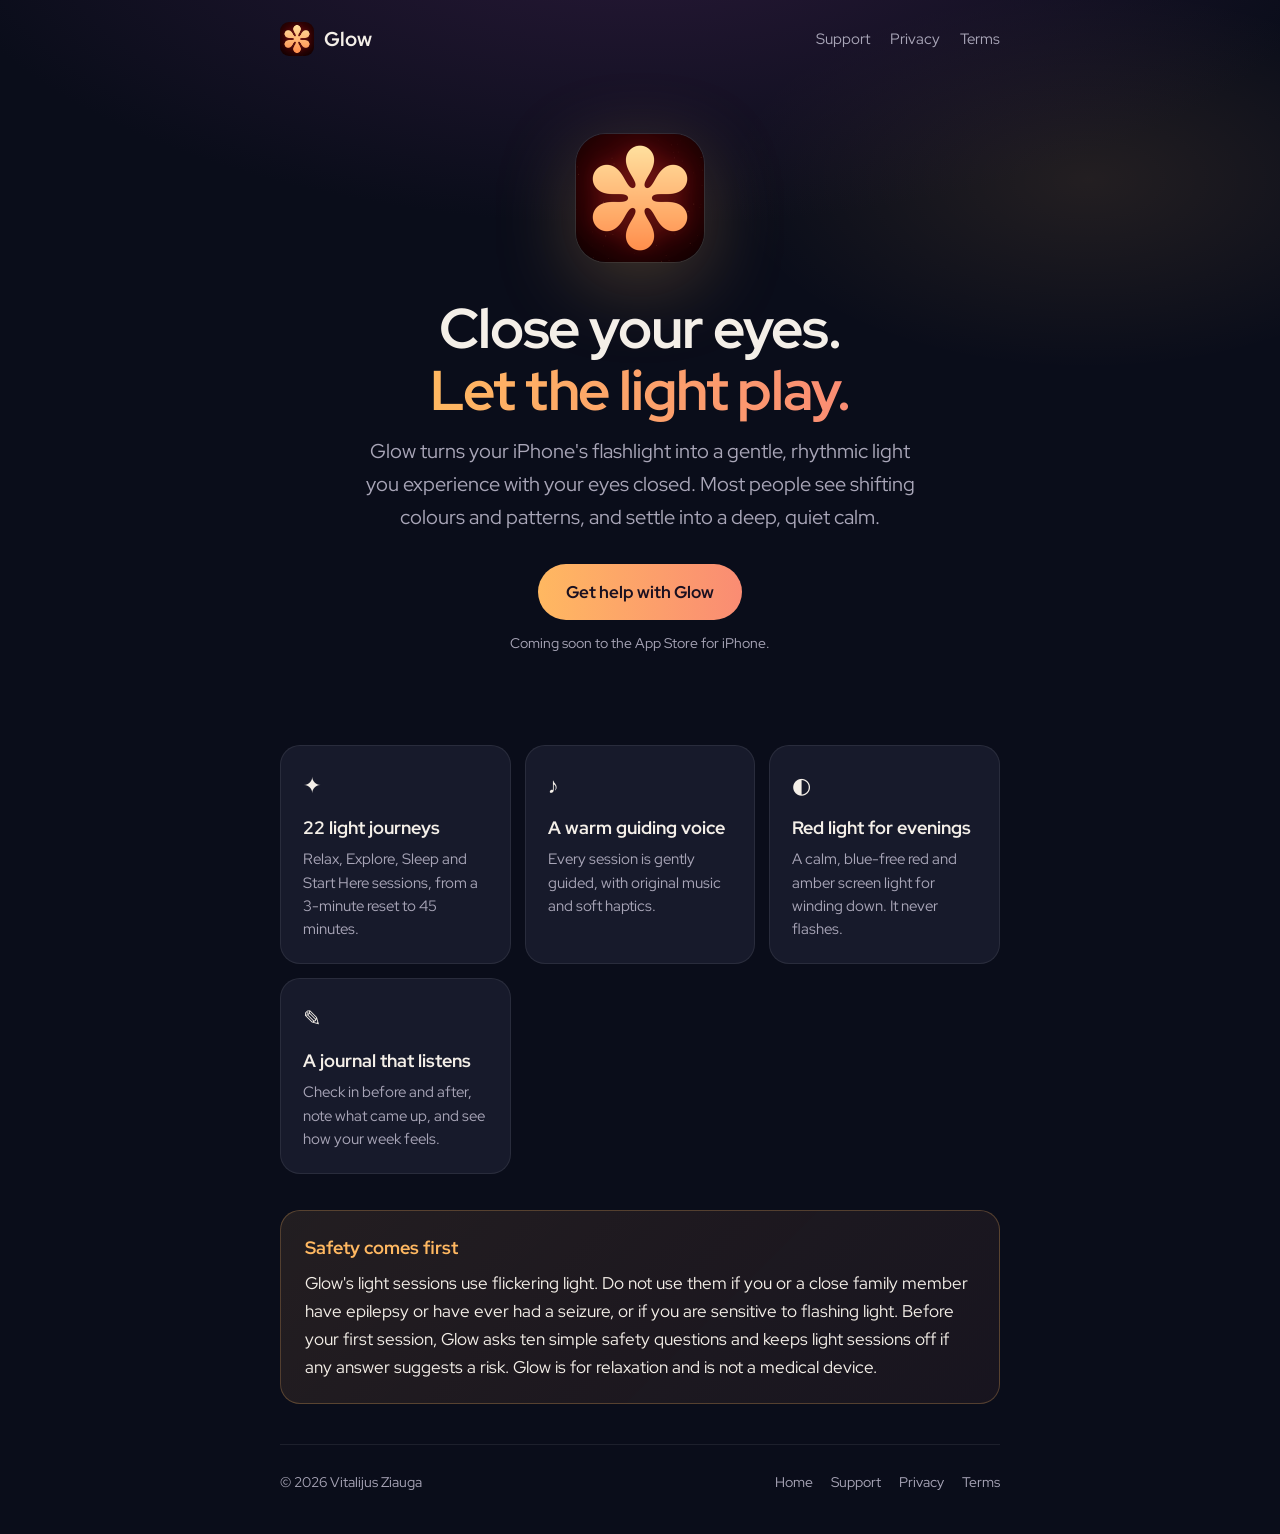
==== index.html @ 73156336 "Glow website" ====
<!doctype html>
<html lang="en">
<head>
<meta charset="utf-8">
<meta name="viewport" content="width=device-width, initial-scale=1">
<title>Glow: Light Meditation & Sleep</title>
<meta name="description" content="Close your eyes and let the light play. Glow is a guided flicker-light meditation app for iPhone, with music, gentle haptics and careful safety screening.">
<link rel="icon" href="favicon.png">
<link rel="apple-touch-icon" href="icon.png">
<link rel="preconnect" href="https://fonts.googleapis.com">
<link rel="preconnect" href="https://fonts.gstatic.com" crossorigin>
<link href="https://fonts.googleapis.com/css2?family=Red+Hat+Display:wght@400;500;600;700&display=swap" rel="stylesheet">
<link rel="stylesheet" href="style.css">
</head>
<body>
<div class="wrap">
<header class="site">
  <a class="brand" href="index.html"><img src="icon.png" alt=""><span>Glow</span></a>
  <nav class="site"><a href="support.html">Support</a><a href="privacy.html">Privacy</a><a href="terms.html">Terms</a></nav>
</header>
<section class="hero">
  <img class="icon" src="icon.png" alt="Glow app icon">
  <h1>Close your eyes.<br><span class="glow-text">Let the light play.</span></h1>
  <p class="lead">Glow turns your iPhone's flashlight into a gentle, rhythmic light you experience with your eyes closed. Most people see shifting colours and patterns, and settle into a deep, quiet calm.</p>
  <a class="button" href="support.html">Get help with Glow</a>
  <p class="note">Coming soon to the App Store for iPhone.</p>
</section>

<div class="grid">
  <div class="card"><span class="sym">✦</span><h3>22 light journeys</h3><p>Relax, Explore, Sleep and Start Here sessions, from a 3-minute reset to 45 minutes.</p></div>
  <div class="card"><span class="sym">♪</span><h3>A warm guiding voice</h3><p>Every session is gently guided, with original music and soft haptics.</p></div>
  <div class="card"><span class="sym">◐</span><h3>Red light for evenings</h3><p>A calm, blue-free red and amber screen light for winding down. It never flashes.</p></div>
  <div class="card"><span class="sym">✎</span><h3>A journal that listens</h3><p>Check in before and after, note what came up, and see how your week feels.</p></div>
</div>

<div class="callout">
  <h3>Safety comes first</h3>
  <p>Glow's light sessions use flickering light. Do not use them if you or a close family member have epilepsy or have ever had a seizure, or if you are sensitive to flashing light. Before your first session, Glow asks ten simple safety questions and keeps light sessions off if any answer suggests a risk. Glow is for relaxation and is not a medical device.</p>
</div>

<footer class="site">
  <span>© 2026 Vitalijus Ziauga</span>
  <nav><a href="index.html">Home</a><a href="support.html">Support</a><a href="privacy.html">Privacy</a><a href="terms.html">Terms</a></nav>
</footer>
</div>
</body>
</html>
---- style.css ----
:root {
  --bg: #0a0d1a;
  --plum: #291938;
  --surface: #171a2b;
  --raised: #21243a;
  --text: #f4efe8;
  --muted: #a9a6b8;
  --accent: #ffb861;
  --accent-soft: #fa8c73;
  --line: rgba(255, 255, 255, 0.08);
}

* { box-sizing: border-box; }

html { -webkit-text-size-adjust: 100%; }

body {
  margin: 0;
  font-family: "Red Hat Display", -apple-system, BlinkMacSystemFont, "Segoe UI", sans-serif;
  font-size: 17px;
  line-height: 1.65;
  color: var(--text);
  background: var(--bg);
  background-image:
    radial-gradient(ellipse 80% 50% at 50% -10%, var(--plum) 0%, transparent 70%),
    radial-gradient(ellipse 40% 30% at 85% 20%, rgba(255, 184, 97, 0.10) 0%, transparent 70%);
  background-attachment: fixed;
  min-height: 100vh;
}

a { color: var(--accent); text-decoration: none; }
a:hover { text-decoration: underline; }

.wrap { max-width: 760px; margin: 0 auto; padding: 0 20px; }

/* Header */
header.site {
  display: flex; align-items: center; justify-content: space-between;
  padding: 22px 0;
}
.brand { display: flex; align-items: center; gap: 10px; color: var(--text); font-weight: 700; font-size: 20px; }
.brand img { width: 34px; height: 34px; border-radius: 9px; }
.brand:hover { text-decoration: none; }
nav.site { display: flex; gap: 20px; font-size: 15px; }
nav.site a { color: var(--muted); }
nav.site a:hover, nav.site a[aria-current="page"] { color: var(--text); text-decoration: none; }

/* Hero */
.hero { text-align: center; padding: 56px 0 40px; }
.hero .icon {
  width: 128px; height: 128px; border-radius: 30px;
  box-shadow: 0 20px 80px rgba(255, 184, 97, 0.25), 0 0 0 1px var(--line);
}
.hero h1 { font-size: clamp(36px, 7vw, 56px); line-height: 1.1; margin: 28px 0 14px; letter-spacing: -0.02em; }
.hero p.lead { font-size: 20px; color: var(--muted); max-width: 560px; margin: 0 auto 30px; }

.glow-text {
  background: linear-gradient(90deg, var(--accent), var(--accent-soft));
  -webkit-background-clip: text; background-clip: text; color: transparent;
}

.button {
  display: inline-block; padding: 14px 28px; border-radius: 999px;
  background: linear-gradient(90deg, var(--accent), var(--accent-soft));
  color: #1a1020; font-weight: 700;
}
.button:hover { text-decoration: none; opacity: 0.92; }
.button.ghost { background: transparent; color: var(--text); box-shadow: inset 0 0 0 1px var(--line); }
.note { font-size: 14px; color: var(--muted); margin-top: 12px; }

/* Cards */
.grid { display: grid; grid-template-columns: repeat(auto-fit, minmax(220px, 1fr)); gap: 14px; margin: 36px 0; }
.card {
  background: var(--surface); border: 1px solid var(--line); border-radius: 20px; padding: 22px;
}
.card h3 { margin: 0 0 6px; font-size: 18px; }
.card p { margin: 0; color: var(--muted); font-size: 15px; line-height: 1.55; }
.card .sym { font-size: 22px; margin-bottom: 8px; display: block; }

.callout {
  background: linear-gradient(135deg, rgba(255, 184, 97, 0.10), rgba(250, 140, 115, 0.06));
  border: 1px solid rgba(255, 184, 97, 0.25); border-radius: 20px; padding: 22px 24px; margin: 28px 0;
}
.callout h3 { margin: 0 0 6px; color: var(--accent); font-size: 18px; }
.callout p { margin: 0; }

/* Documents */
main.doc { padding: 24px 0 40px; }
main.doc h1 { font-size: clamp(30px, 6vw, 42px); line-height: 1.15; margin: 20px 0 6px; letter-spacing: -0.01em; }
main.doc .updated { color: var(--muted); font-size: 14px; margin: 0 0 28px; }
main.doc h2 { font-size: 22px; margin: 40px 0 8px; }
main.doc h3 { font-size: 18px; margin: 24px 0 4px; }
main.doc p, main.doc li { color: #ddd8e2; }
main.doc ul { padding-left: 22px; }
main.doc li { margin: 4px 0; }

details {
  background: var(--surface); border: 1px solid var(--line); border-radius: 16px;
  padding: 0 20px; margin: 10px 0;
}
details summary {
  cursor: pointer; list-style: none; padding: 16px 0; font-weight: 600;
  display: flex; justify-content: space-between; gap: 12px;
}
details summary::-webkit-details-marker { display: none; }
details summary::after { content: "+"; color: var(--accent); font-weight: 400; font-size: 22px; line-height: 1; }
details[open] summary::after { content: "–"; }
details > *:not(summary) { margin-top: 0; }
details > p:last-child, details > ul:last-child { padding-bottom: 16px; }

.contact {
  text-align: center; background: var(--surface); border: 1px solid var(--line);
  border-radius: 24px; padding: 32px 22px; margin: 36px 0;
}
.contact h2 { margin-top: 0 !important; }

footer.site {
  border-top: 1px solid var(--line); margin-top: 40px; padding: 26px 0 40px;
  color: var(--muted); font-size: 14px;
  display: flex; flex-wrap: wrap; gap: 10px 20px; justify-content: space-between;
}
footer.site nav { display: flex; gap: 18px; flex-wrap: wrap; }
footer.site a { color: var(--muted); }

@media (max-width: 520px) {
  nav.site { gap: 14px; font-size: 14px; }
  .brand span { display: none; }
  .hero { padding-top: 32px; }
}
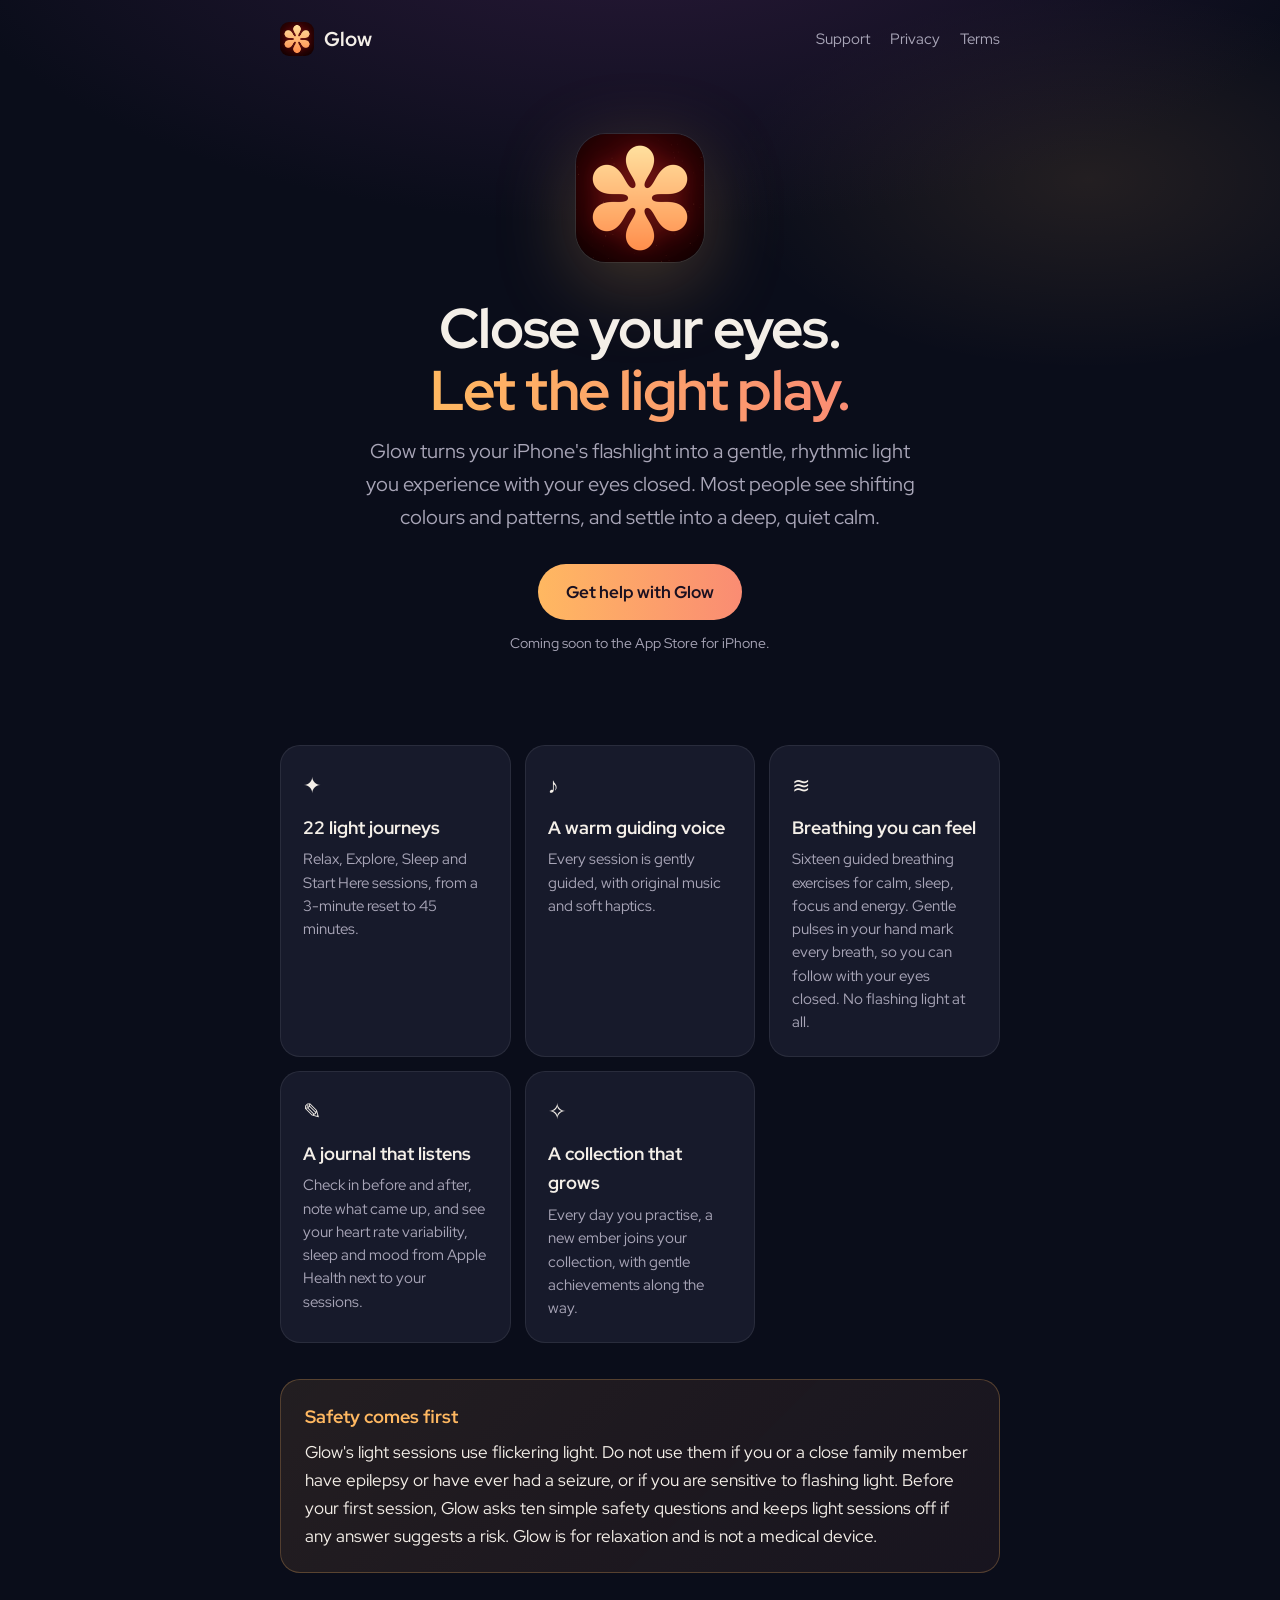
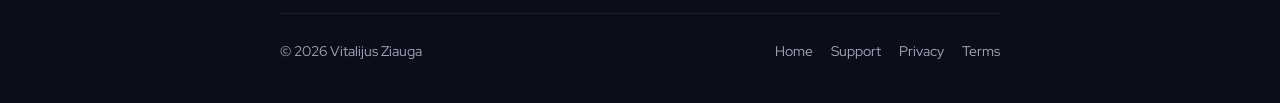
==== commit e833f6a1: "Website: Breathe replaces Red light" ====
--- a/index.html
+++ b/index.html
@@ -4,7 +4,7 @@
 <meta charset="utf-8">
 <meta name="viewport" content="width=device-width, initial-scale=1">
 <title>Glow: Light Meditation & Sleep</title>
-<meta name="description" content="Close your eyes and let the light play. Glow is a guided flicker-light meditation app for iPhone, with music, gentle haptics and careful safety screening.">
+<meta name="description" content="Close your eyes and let the light play. Glow is a guided flicker-light meditation and breathing app for iPhone, with music, gentle haptics and careful safety screening.">
 <link rel="icon" href="favicon.png">
 <link rel="apple-touch-icon" href="icon.png">
 <link rel="preconnect" href="https://fonts.googleapis.com">
@@ -29,8 +29,9 @@
 <div class="grid">
   <div class="card"><span class="sym">✦</span><h3>22 light journeys</h3><p>Relax, Explore, Sleep and Start Here sessions, from a 3-minute reset to 45 minutes.</p></div>
   <div class="card"><span class="sym">♪</span><h3>A warm guiding voice</h3><p>Every session is gently guided, with original music and soft haptics.</p></div>
-  <div class="card"><span class="sym">◐</span><h3>Red light for evenings</h3><p>A calm, blue-free red and amber screen light for winding down. It never flashes.</p></div>
-  <div class="card"><span class="sym">✎</span><h3>A journal that listens</h3><p>Check in before and after, note what came up, and see how your week feels.</p></div>
+  <div class="card"><span class="sym">≋</span><h3>Breathing you can feel</h3><p>Sixteen guided breathing exercises for calm, sleep, focus and energy. Gentle pulses in your hand mark every breath, so you can follow with your eyes closed. No flashing light at all.</p></div>
+  <div class="card"><span class="sym">✎</span><h3>A journal that listens</h3><p>Check in before and after, note what came up, and see your heart rate variability, sleep and mood from Apple Health next to your sessions.</p></div>
+  <div class="card"><span class="sym">✧</span><h3>A collection that grows</h3><p>Every day you practise, a new ember joins your collection, with gentle achievements along the way.</p></div>
 </div>
 
 <div class="callout">
